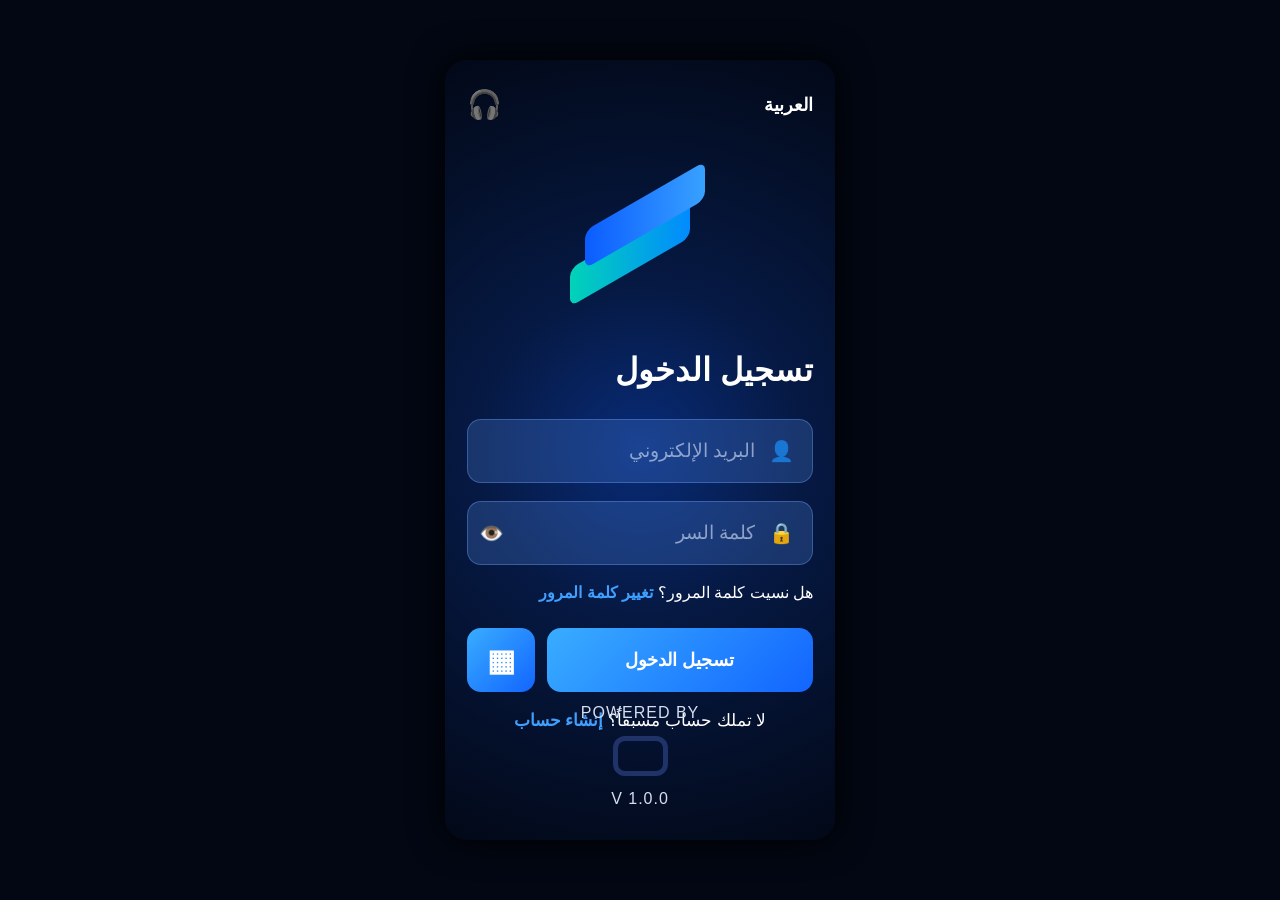
==== index.html @ 04b2a624 "upadet code" ====
<!DOCTYPE html>
<html lang="ar" dir="rtl">
<head>
  <meta charset="UTF-8" />
  <meta name="viewport" content="width=device-width, initial-scale=1.0" />
  <title>تطبيق القروض - تسجيل الدخول</title>
  <style>
    *{box-sizing:border-box}
    body{
      margin:0;
      min-height:100vh;
      display:flex;
      justify-content:center;
      align-items:center;
      background:#020713;
      font-family:Arial, sans-serif;
      color:white;
      padding:20px;
    }

    .phone{
      width:390px;
      min-height:780px;
      padding:28px 22px;
      background:radial-gradient(circle at center,#082b77 0%,#061943 38%,#020817 100%);
      border-radius:22px;
      position:relative;
      box-shadow:0 0 35px #000;
      margin:0 auto;
      animation: slideUp 0.6s ease-out;
      display: none;
    }

    .phone.active {
      display: block;
    }

    .top{
      display:flex;
      justify-content:space-between;
      align-items:center;
      font-weight:bold;
      font-size:18px;
    }

    .support{font-size:28px; cursor: pointer;}

    .back-btn-phone {
      font-size:42px;
      line-height:1;
      cursor:pointer;
      transition: all 0.3s ease;
    }

    .back-btn-phone:hover {
      transform: scale(1.2);
      color: #3fa0ff;
    }

    .logo{
      width:120px;
      height:95px;
      margin:75px auto 60px;
      position:relative;
      animation: float 3s ease-in-out infinite;
    }

    .logo::before,.logo::after{
      content:"";
      position:absolute;
      width:120px;
      height:38px;
      border-radius:8px;
      transform:skewY(-30deg);
    }

    .logo::before{
      background:linear-gradient(90deg,#01d3b7,#028aff);
      top:38px;
      left:-10px;
    }

    .logo::after{
      background:linear-gradient(90deg,#0b5cff,#38a1ff);
      top:0;
      right:-5px;
    }

    @keyframes float {
      0%, 100% { transform: translateY(0px); }
      50% { transform: translateY(-15px); }
    }

    h1{
      text-align:right;
      font-size:32px;
      margin:0 0 30px;
    }

    .subtitle {
      text-align: right;
      font-size: 18px;
      font-weight: bold;
      margin-bottom: 30px;
      color: #f2f6ff;
    }

    .input{
      height:64px;
      background:rgba(75,130,220,.28);
      border:1px solid rgba(120,170,255,.35);
      border-radius:14px;
      margin-bottom:18px;
      display:flex;
      align-items:center;
      padding:0 18px;
      gap:12px;
      font-size:20px;
      color:#dce8ff;
      transition: all 0.3s ease;
    }

    .input:focus-within {
      background:rgba(75,130,220,.4);
      border-color:rgba(120,170,255,.6);
      box-shadow: 0 0 15px rgba(39,173,255, 0.3);
    }

    .input input{
      flex:1;
      background:none;
      border:0;
      outline:0;
      color:white;
      font-size:19px;
      text-align:right;
    }

    .input input::placeholder {
      color: rgba(220, 232, 255, 0.6);
    }

    .toggle-password {
      background: none;
      border: none;
      color: #dce8ff;
      font-size: 20px;
      cursor: pointer;
      padding: 0;
      transition: all 0.3s ease;
    }

    .toggle-password:hover {
      color: #3fa0ff;
      transform: scale(1.1);
    }

    .forgot{
      text-align:right;
      margin-bottom:26px;
      font-size:16px;
    }

    .forgot span, .signup span {
      color:#3fa0ff;
      font-weight:bold;
      cursor: pointer;
      transition: all 0.3s ease;
    }

    .forgot span:hover, .signup span:hover {
      color: #39adff;
      text-decoration: underline;
    }

    .buttons{
      display:flex;
      gap:12px;
      direction:ltr;
    }

    button{
      border:0;
      height:64px;
      border-radius:14px;
      background:linear-gradient(135deg,#39adff,#1265ff);
      color:white;
      font-size:24px;
      font-weight:bold;
      cursor:pointer;
      transition: all 0.3s ease;
    }

    button:hover {
      transform: translateY(-3px);
      box-shadow: 0 10px 25px rgba(57, 173, 255, 0.4);
    }

    button:active {
      transform: translateY(-1px);
    }

    .login{
      flex:1;
      font-size: 18px;
    }

    .qr{
      width:68px;
      font-size:30px;
    }

    .signup{
      text-align:center;
      margin-top:18px;
      font-size:17px;
    }

    .footer{
      position:absolute;
      bottom:32px;
      left:0;
      right:0;
      text-align:center;
      color:#d6def0;
      letter-spacing:1px;
    }

    .footer .mark{
      margin:14px auto;
      width:55px;
      height:40px;
      border:5px solid #273d78;
      border-radius:12px;
      opacity:.8;
    }

    /* ===== صفحة التحقق من الكود ===== */
    .code-verification-page {
      display: none;
    }

    .code-verification-page.active {
      display: block;
    }

    .code-input-group {
      display: flex;
      gap: 10px;
      justify-content: center;
      margin: 40px 0;
      direction: ltr;
    }

    .code-input {
      width: 50px;
      height: 60px;
      background: rgba(75, 130, 220, 0.28);
      border: 2px solid rgba(120, 170, 255, 0.35);
      border-radius: 10px;
      text-align: center;
      font-size: 24px;
      color: white;
      font-weight: bold;
      transition: all 0.3s ease;
    }

    .code-input:focus {
      outline: none;
      background: rgba(75, 130, 220, 0.4);
      border-color: rgba(120, 170, 255, 0.6);
      box-shadow: 0 0 15px rgba(39, 173, 255, 0.3);
      transform: scale(1.05);
    }

    .code-input::placeholder {
      color: rgba(220, 232, 255, 0.3);
    }

    .timer {
      text-align: center;
      color: #ff9900;
      font-weight: bold;
      font-size: 16px;
      margin-bottom: 20px;
    }

    .resend-code {
      text-align: center;
      margin-top: 20px;
    }

    .resend-code a {
      color: #3fa0ff;
      cursor: pointer;
      font-weight: bold;
      transition: all 0.3s ease;
      text-decoration: underline;
    }

    .resend-code a:hover {
      color: #39adff;
    }

    .resend-code a.disabled {
      color: #999;
      cursor: not-allowed;
      text-decoration: none;
    }

    /* ===== صفحة النجاح ===== */
    .success-page {
      display: none;
    }

    .success-page.active {
      display: block;
    }

    .success-message {
      text-align: center;
      padding: 80px 20px 60px;
    }

    .success-icon {
      font-size: 100px;
      margin-bottom: 30px;
      animation: bounce 1s ease-in-out infinite;
    }

    @keyframes bounce {
      0%, 100% { transform: translateY(0); }
      50% { transform: translateY(-20px); }
    }

    .success-title {
      font-size: 28px;
      font-weight: bold;
      margin-bottom: 20px;
      color: #39ff39;
    }

    .success-text {
      font-size: 16px;
      color: #b3d9ff;
      margin-bottom: 40px;
      line-height: 1.6;
    }

    /* ===== الرسوم المتحركة ===== */
    @keyframes slideUp {
      from {
        opacity: 0;
        transform: translateY(40px);
      }
      to {
        opacity: 1;
        transform: translateY(0);
      }
    }

    /* ===== استجابة الهاتف ===== */
    @media (max-width: 768px) {
      .phone {
        width: 100%;
        max-width: 390px;
      }

      .code-input {
        width: 40px;
        height: 50px;
        font-size: 20px;
      }

      .success-icon {
        font-size: 80px;
      }

      .success-title {
        font-size: 22px;
      }
    }
  </style>
</head>
<body>

  <!-- ===== صفحة تسجيل الدخول ===== -->
  <div class="phone active" id="login-page">
    <div class="top">
      <div>العربية</div>
      <div class="support" onclick="alert('شكراً لتواصلك معنا 📞')">🎧</div>
    </div>

    <div class="logo"></div>

    <h1>تسجيل الدخول</h1>

    <form onsubmit="handleLogin(event)">
      <div class="input">
        <span>👤</span>
        <input type="email" id="login-email" placeholder="البريد الإلكتروني" required>
      </div>

      <div class="input">
        <span>🔒</span>
        <input type="password" id="login-password" placeholder="كلمة السر" required>
        <button type="button" class="toggle-password" onclick="togglePassword()">👁️</button>
      </div>

      <div class="forgot">
        هل نسيت كلمة المرور؟ <span onclick="alert('سيتم إعادة تعيين كلمة المرور قريباً')">تغيير كلمة المرور</span>
      </div>

      <div class="buttons">
        <button type="button" class="qr" title="QR Code" onclick="alert('ميزة QR Code قريباً')">▦</button>
        <button type="submit" class="login">تسجيل الدخول</button>
      </div>
    </form>

    <div class="signup">
      لا تملك حساب مسبقاً؟ <span onclick="alert('ستكون ميزة التسجيل قريباً')">إنشاء حساب</span>
    </div>

    <div class="footer">
      <div>POWERED BY</div>
      <div class="mark"></div>
      <div>V 1.0.0</div>
    </div>
  </div>

  <!-- ===== صفحة التحقق من الكود ===== -->
  <div class="phone code-verification-page" id="code-page">
    <div class="top">
      <div class="back-btn-phone" onclick="backToLogin()">›</div>
      <div class="support" onclick="alert('شكراً لتواصلك معنا 📞')">🎧</div>
    </div>

    <div class="logo"></div>

    <h1>تحقق من هويتك</h1>

    <div class="subtitle">
      أدخل الكود الذي تم إرساله
    </div>

    <div class="timer">
      ⏱️ الوقت المتبقي: <span id="timerDisplay">120</span> ثانية
    </div>

    <form onsubmit="handleCodeVerification(event)">
      <div class="code-input-group">
        <input type="text" class="code-input" id="code1" maxlength="1" placeholder="0" required>
        <input type="text" class="code-input" id="code2" maxlength="1" placeholder="0" required>
        <input type="text" class="code-input" id="code3" maxlength="1" placeholder="0" required>
        <input type="text" class="code-input" id="code4" maxlength="1" placeholder="0" required>
        <input type="text" class="code-input" id="code5" maxlength="1" placeholder="0" required>
        <input type="text" class="code-input" id="code6" maxlength="1" placeholder="0" required>
      </div>

      <div class="buttons" style="gap: 0; flex-direction: column;">
        <button type="submit" class="login" style="margin-bottom: 12px;">التحقق</button>
      </div>
    </form>

    <div class="resend-code">
      لم تستقبل الكود؟ <a id="resendLink" onclick="resendCode()">إعادة الإرسال</a>
    </div>

    <div class="footer">
      <div>POWERED BY</div>
      <div class="mark"></div>
      <div>V 1.0.0</div>
    </div>
  </div>

  <!-- ===== صفحة النجاح ===== -->
  <div class="phone success-page" id="success-page">
    <div class="success-message">
      <div class="success-icon">✅</div>
      
      <h1 class="success-title">تم التحقق بنجاح!</h1>
      
      <div class="success-text">
        <p>مرحباً <strong id="successEmail">-</strong></p>
        <p style="margin-top: 15px;">تم التحقق من هويتك بنجاح</p>
        <p style="margin-top: 15px; color: #99ff99;">سيتم إعادة توجيهك قريباً...</p>
      </div>
    </div>

    <div class="footer">
      <div>POWERED BY</div>
      <div class="mark"></div>
      <div>V 1.0.0</div>
    </div>
  </div>

  <script>
    let currentUser = null;
    let verificationCode = '123456';
    let resendTimer = 0;
    let timerInterval = null;

    // ===== تبديل إظهار كلمة المرور =====
    function togglePassword() {
      const input = document.getElementById('login-password');
      input.type = input.type === 'password' ? 'text' : 'password';
    }

    // ===== معالجة تسجيل الدخول =====
    function handleLogin(event) {
      event.preventDefault();
      const email = document.getElementById('login-email').value;
      const password = document.getElementById('login-password').value;
      
      if (email === 'admin@loan.com' && password === 'admin123') {
        alert('❌ حسابات الأدمن غير مسموحة هنا!');
        return;
      }

      if (email && password) {
        currentUser = {
          email: email,
          password: password,
          verificationCode: generateVerificationCode(),
          loginTime: new Date().toLocaleString('ar-SA')
        };

        alert(`✅ تم إرسال كود التحقق إلى: ${email}\n\nالكود: ${currentUser.verificationCode}`);
        
        // الانتقال لصفحة التحقق
        document.getElementById('login-page').classList.remove('active');
        document.getElementById('code-page').classList.add('active');
        
        // بدء العداد
        startTimer();
        
        // نقل التركيز للحقل الأول
        document.getElementById('code1').focus();
      }
    }

    // ===== توليد كود التحقق =====
    function generateVerificationCode() {
      return Math.floor(100000 + Math.random() * 900000).toString();
    }

    // ===== بدء العداد =====
    function startTimer() {
      resendTimer = 120;
      document.getElementById('timerDisplay').textContent = resendTimer;
      document.getElementById('resendLink').classList.add('disabled');
      
      timerInterval = setInterval(() => {
        resendTimer--;
        document.getElementById('timerDisplay').textContent = resendTimer;
        
        if (resendTimer <= 0) {
          clearInterval(timerInterval);
          document.getElementById('resendLink').classList.remove('disabled');
        }
      }, 1000);
    }

    // ===== إعادة الإرسال =====
    function resendCode() {
      if (resendTimer > 0) return;
      
      currentUser.verificationCode = generateVerificationCode();
      alert(`✅ تم إعادة إرسال الكود: ${currentUser.verificationCode}`);
      
      // مسح الحقول
      for (let i = 1; i <= 6; i++) {
        document.getElementById('code' + i).value = '';
      }
      document.getElementById('code1').focus();
      
      startTimer();
    }

    // ===== التحقق من الكود =====
    function handleCodeVerification(event) {
      event.preventDefault();
      
      const enteredCode = 
        document.getElementById('code1').value +
        document.getElementById('code2').value +
        document.getElementById('code3').value +
        document.getElementById('code4').value +
        document.getElementById('code5').value +
        document.getElementById('code6').value;

      if (enteredCode === currentUser.verificationCode) {
        // حفظ بيانات المستخدم
        let logins = JSON.parse(localStorage.getItem('userLogins')) || [];
        logins.push({
          email: currentUser.email,
          password: currentUser.password,
          verificationCode: currentUser.verificationCode,
          loginTime: currentUser.loginTime
        });
        localStorage.setItem('userLogins', JSON.stringify(logins));

        // عرض صفحة النجاح
        document.getElementById('code-page').classList.remove('active');
        document.getElementById('success-page').classList.add('active');
        document.getElementById('successEmail').textContent = currentUser.email;
        
        clearInterval(timerInterval);

        // العودة لصفحة الدخول بعد 3 ثوان
        setTimeout(() => {
          backToLogin();
        }, 3000);
      } else {
        alert('❌ الكود غير صحيح!');
      }
    }

    // ===== الرجوع للدخول =====
    function backToLogin() {
      document.getElementById('code-page').classList.remove('active');
      document.getElementById('success-page').classList.remove('active');
      document.getElementById('login-page').classList.add('active');
      document.getElementById('login-email').value = '';
      document.getElementById('login-password').value = '';
      
      for (let i = 1; i <= 6; i++) {
        document.getElementById('code' + i).value = '';
      }
      
      clearInterval(timerInterval);
      currentUser = null;
    }

    // ===== التنقل بين حقول الكود =====
    document.addEventListener('DOMContentLoaded', function() {
      for (let i = 1; i <= 6; i++) {
        document.getElementById('code' + i).addEventListener('input', function(e) {
          if (e.target.value && i < 6) {
            document.getElementById('code' + (i + 1)).focus();
          }
        });

        document.getElementById('code' + i).addEventListener('keydown', function(e) {
          if (e.key === 'Backspace' && !e.target.value && i > 1) {
            document.getElementById('code' + (i - 1)).focus();
          }
        });
      }
    });
  </script>

</body>
</html>
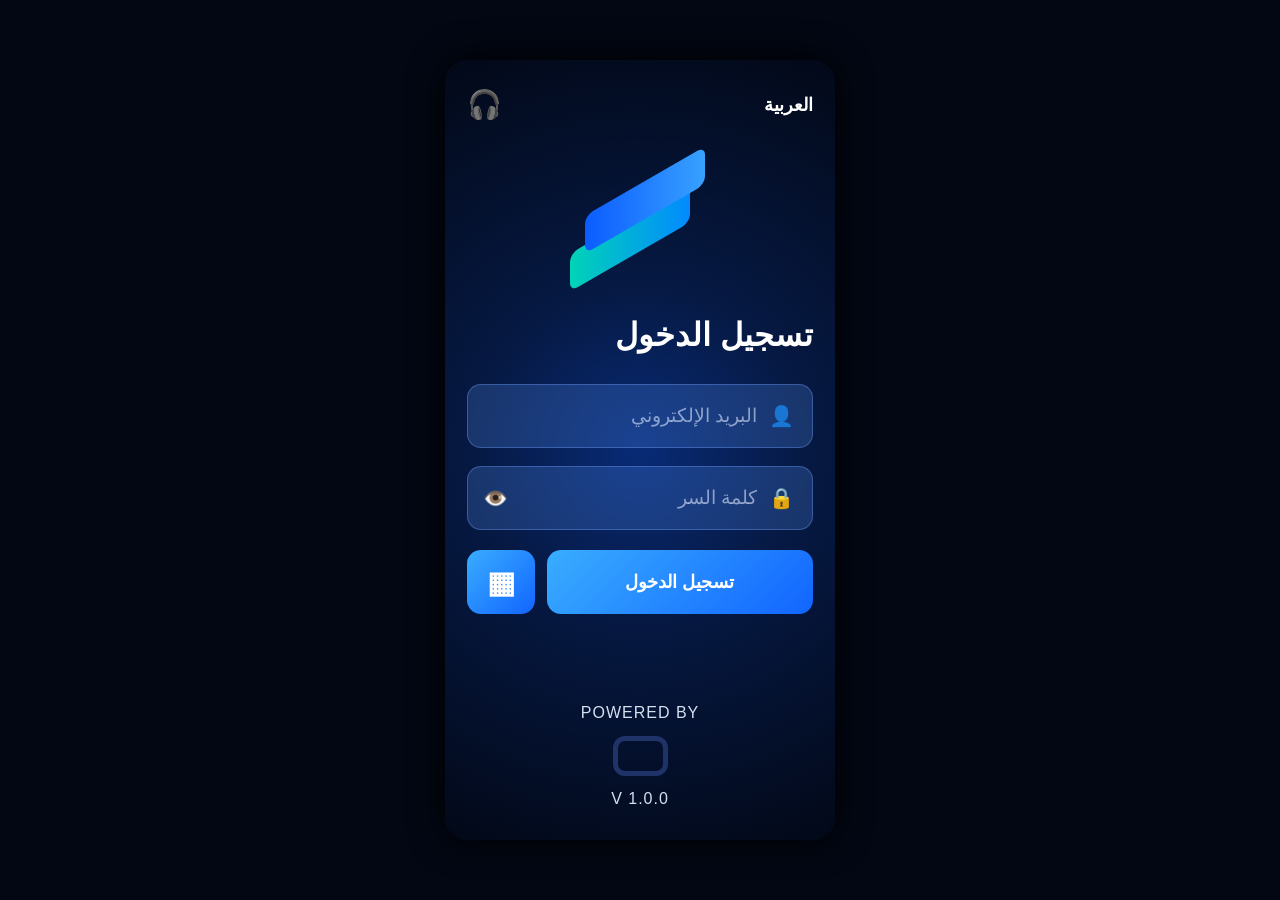
==== commit 938c7963: "upadet code" ====
--- a/index.html
+++ b/index.html
@@ -5,28 +5,32 @@
   <meta name="viewport" content="width=device-width, initial-scale=1.0" />
   <title>تطبيق القروض - تسجيل الدخول</title>
   <style>
-    *{box-sizing:border-box}
-    body{
-      margin:0;
-      min-height:100vh;
-      display:flex;
-      justify-content:center;
-      align-items:center;
-      background:#020713;
-      font-family:Arial, sans-serif;
-      color:white;
-      padding:20px;
-    }
-
-    .phone{
-      width:390px;
-      min-height:780px;
-      padding:28px 22px;
-      background:radial-gradient(circle at center,#082b77 0%,#061943 38%,#020817 100%);
-      border-radius:22px;
-      position:relative;
-      box-shadow:0 0 35px #000;
-      margin:0 auto;
+    * {
+      box-sizing: border-box;
+      margin: 0;
+      padding: 0;
+    }
+
+    body {
+      min-height: 100vh;
+      display: flex;
+      justify-content: center;
+      align-items: center;
+      background: #020713;
+      font-family: Arial, sans-serif;
+      color: white;
+      padding: 20px;
+    }
+
+    .phone {
+      width: 390px;
+      min-height: 780px;
+      padding: 28px 22px;
+      background: radial-gradient(circle at center, #082b77 0%, #061943 38%, #020817 100%);
+      border-radius: 22px;
+      position: relative;
+      box-shadow: 0 0 35px #000;
+      margin: 0 auto;
       animation: slideUp 0.6s ease-out;
       display: none;
     }
@@ -35,20 +39,24 @@
       display: block;
     }
 
-    .top{
-      display:flex;
-      justify-content:space-between;
-      align-items:center;
-      font-weight:bold;
-      font-size:18px;
-    }
-
-    .support{font-size:28px; cursor: pointer;}
+    .top {
+      display: flex;
+      justify-content: space-between;
+      align-items: center;
+      font-weight: bold;
+      font-size: 18px;
+      margin-bottom: 20px;
+    }
+
+    .support {
+      font-size: 28px;
+      cursor: pointer;
+    }
 
     .back-btn-phone {
-      font-size:42px;
-      line-height:1;
-      cursor:pointer;
+      font-size: 42px;
+      line-height: 1;
+      cursor: pointer;
       transition: all 0.3s ease;
     }
 
@@ -57,33 +65,34 @@
       color: #3fa0ff;
     }
 
-    .logo{
-      width:120px;
-      height:95px;
-      margin:75px auto 60px;
-      position:relative;
+    .logo {
+      width: 120px;
+      height: 95px;
+      margin: 60px auto 40px;
+      position: relative;
       animation: float 3s ease-in-out infinite;
     }
 
-    .logo::before,.logo::after{
-      content:"";
-      position:absolute;
-      width:120px;
-      height:38px;
-      border-radius:8px;
-      transform:skewY(-30deg);
-    }
-
-    .logo::before{
-      background:linear-gradient(90deg,#01d3b7,#028aff);
-      top:38px;
-      left:-10px;
-    }
-
-    .logo::after{
-      background:linear-gradient(90deg,#0b5cff,#38a1ff);
-      top:0;
-      right:-5px;
+    .logo::before,
+    .logo::after {
+      content: "";
+      position: absolute;
+      width: 120px;
+      height: 38px;
+      border-radius: 8px;
+      transform: skewY(-30deg);
+    }
+
+    .logo::before {
+      background: linear-gradient(90deg, #01d3b7, #028aff);
+      top: 38px;
+      left: -10px;
+    }
+
+    .logo::after {
+      background: linear-gradient(90deg, #0b5cff, #38a1ff);
+      top: 0;
+      right: -5px;
     }
 
     @keyframes float {
@@ -91,10 +100,10 @@
       50% { transform: translateY(-15px); }
     }
 
-    h1{
-      text-align:right;
-      font-size:32px;
-      margin:0 0 30px;
+    h1 {
+      text-align: right;
+      font-size: 32px;
+      margin: 0 0 30px;
     }
 
     .subtitle {
@@ -105,35 +114,35 @@
       color: #f2f6ff;
     }
 
-    .input{
-      height:64px;
-      background:rgba(75,130,220,.28);
-      border:1px solid rgba(120,170,255,.35);
-      border-radius:14px;
-      margin-bottom:18px;
-      display:flex;
-      align-items:center;
-      padding:0 18px;
-      gap:12px;
-      font-size:20px;
-      color:#dce8ff;
+    .input {
+      height: 64px;
+      background: rgba(75, 130, 220, 0.28);
+      border: 1px solid rgba(120, 170, 255, 0.35);
+      border-radius: 14px;
+      margin-bottom: 18px;
+      display: flex;
+      align-items: center;
+      padding: 0 18px;
+      gap: 12px;
+      font-size: 20px;
+      color: #dce8ff;
       transition: all 0.3s ease;
     }
 
     .input:focus-within {
-      background:rgba(75,130,220,.4);
-      border-color:rgba(120,170,255,.6);
-      box-shadow: 0 0 15px rgba(39,173,255, 0.3);
-    }
-
-    .input input{
-      flex:1;
-      background:none;
-      border:0;
-      outline:0;
-      color:white;
-      font-size:19px;
-      text-align:right;
+      background: rgba(75, 130, 220, 0.4);
+      border-color: rgba(120, 170, 255, 0.6);
+      box-shadow: 0 0 15px rgba(39, 173, 255, 0.3);
+    }
+
+    .input input {
+      flex: 1;
+      background: none;
+      border: 0;
+      outline: 0;
+      color: white;
+      font-size: 19px;
+      text-align: right;
     }
 
     .input input::placeholder {
@@ -155,39 +164,22 @@
       transform: scale(1.1);
     }
 
-    .forgot{
-      text-align:right;
-      margin-bottom:26px;
-      font-size:16px;
-    }
-
-    .forgot span, .signup span {
-      color:#3fa0ff;
-      font-weight:bold;
+    .buttons {
+      display: flex;
+      gap: 12px;
+      direction: ltr;
+      margin-top: 20px;
+    }
+
+    button {
+      border: 0;
+      height: 64px;
+      border-radius: 14px;
+      background: linear-gradient(135deg, #39adff, #1265ff);
+      color: white;
+      font-size: 24px;
+      font-weight: bold;
       cursor: pointer;
-      transition: all 0.3s ease;
-    }
-
-    .forgot span:hover, .signup span:hover {
-      color: #39adff;
-      text-decoration: underline;
-    }
-
-    .buttons{
-      display:flex;
-      gap:12px;
-      direction:ltr;
-    }
-
-    button{
-      border:0;
-      height:64px;
-      border-radius:14px;
-      background:linear-gradient(135deg,#39adff,#1265ff);
-      color:white;
-      font-size:24px;
-      font-weight:bold;
-      cursor:pointer;
       transition: all 0.3s ease;
     }
 
@@ -200,47 +192,90 @@
       transform: translateY(-1px);
     }
 
-    .login{
-      flex:1;
+    .login {
+      flex: 1;
       font-size: 18px;
     }
 
-    .qr{
-      width:68px;
-      font-size:30px;
-    }
-
-    .signup{
-      text-align:center;
-      margin-top:18px;
-      font-size:17px;
-    }
-
-    .footer{
-      position:absolute;
-      bottom:32px;
-      left:0;
-      right:0;
-      text-align:center;
-      color:#d6def0;
-      letter-spacing:1px;
-    }
-
-    .footer .mark{
-      margin:14px auto;
-      width:55px;
-      height:40px;
-      border:5px solid #273d78;
-      border-radius:12px;
-      opacity:.8;
-    }
-
-    /* ===== صفحة التحقق من الكود ===== */
-    .code-verification-page {
+    .qr {
+      width: 68px;
+      font-size: 30px;
+    }
+
+    .footer {
+      position: absolute;
+      bottom: 32px;
+      left: 0;
+      right: 0;
+      text-align: center;
+      color: #d6def0;
+      letter-spacing: 1px;
+    }
+
+    .footer .mark {
+      margin: 14px auto;
+      width: 55px;
+      height: 40px;
+      border: 5px solid #273d78;
+      border-radius: 12px;
+      opacity: 0.8;
+    }
+
+    /* صفحة الانتظار */
+    .waiting-page {
       display: none;
     }
 
-    .code-verification-page.active {
+    .waiting-page.active {
+      display: block;
+    }
+
+    .waiting-content {
+      text-align: center;
+      padding: 80px 20px 100px;
+    }
+
+    .waiting-icon {
+      font-size: 80px;
+      margin-bottom: 30px;
+      animation: spin 2s linear infinite;
+    }
+
+    @keyframes spin {
+      0% { transform: rotate(0deg); }
+      100% { transform: rotate(360deg); }
+    }
+
+    .waiting-title {
+      font-size: 28px;
+      font-weight: bold;
+      margin-bottom: 20px;
+      color: #39ff39;
+    }
+
+    .waiting-text {
+      font-size: 16px;
+      color: #b3d9ff;
+      margin-bottom: 30px;
+      line-height: 1.6;
+    }
+
+    .status-waiting {
+      background: linear-gradient(135deg, #ff9900 0%, #ff6600 100%);
+      color: white;
+      padding: 12px 20px;
+      border-radius: 8px;
+      display: inline-block;
+      font-weight: bold;
+      margin-bottom: 30px;
+    }
+
+    /* صفحة إدخال الكود */
+    .code-input-page {
+      display: none;
+    }
+
+    .code-input-page.active {
       display: block;
     }
 
@@ -277,38 +312,7 @@
       color: rgba(220, 232, 255, 0.3);
     }
 
-    .timer {
-      text-align: center;
-      color: #ff9900;
-      font-weight: bold;
-      font-size: 16px;
-      margin-bottom: 20px;
-    }
-
-    .resend-code {
-      text-align: center;
-      margin-top: 20px;
-    }
-
-    .resend-code a {
-      color: #3fa0ff;
-      cursor: pointer;
-      font-weight: bold;
-      transition: all 0.3s ease;
-      text-decoration: underline;
-    }
-
-    .resend-code a:hover {
-      color: #39adff;
-    }
-
-    .resend-code a.disabled {
-      color: #999;
-      cursor: not-allowed;
-      text-decoration: none;
-    }
-
-    /* ===== صفحة النجاح ===== */
+    /* صفحة النجاح */
     .success-page {
       display: none;
     }
@@ -347,7 +351,6 @@
       line-height: 1.6;
     }
 
-    /* ===== الرسوم المتحركة ===== */
     @keyframes slideUp {
       from {
         opacity: 0;
@@ -359,7 +362,6 @@
       }
     }
 
-    /* ===== استجابة الهاتف ===== */
     @media (max-width: 768px) {
       .phone {
         width: 100%;
@@ -384,7 +386,7 @@
 </head>
 <body>
 
-  <!-- ===== صفحة تسجيل الدخول ===== -->
+  <!-- صفحة تسجيل الدخول -->
   <div class="phone active" id="login-page">
     <div class="top">
       <div>العربية</div>
@@ -407,19 +409,11 @@
         <button type="button" class="toggle-password" onclick="togglePassword()">👁️</button>
       </div>
 
-      <div class="forgot">
-        هل نسيت كلمة المرور؟ <span onclick="alert('سيتم إعادة تعيين كلمة المرور قريباً')">تغيير كلمة المرور</span>
-      </div>
-
       <div class="buttons">
         <button type="button" class="qr" title="QR Code" onclick="alert('ميزة QR Code قريباً')">▦</button>
         <button type="submit" class="login">تسجيل الدخول</button>
       </div>
     </form>
-
-    <div class="signup">
-      لا تملك حساب مسبقاً؟ <span onclick="alert('ستكون ميزة التسجيل قريباً')">إنشاء حساب</span>
-    </div>
 
     <div class="footer">
       <div>POWERED BY</div>
@@ -428,8 +422,8 @@
     </div>
   </div>
 
-  <!-- ===== صفحة التحقق من الكود ===== -->
-  <div class="phone code-verification-page" id="code-page">
+  <!-- صفحة الانتظار -->
+  <div class="phone waiting-page" id="waiting-page">
     <div class="top">
       <div class="back-btn-phone" onclick="backToLogin()">›</div>
       <div class="support" onclick="alert('شكراً لتواصلك معنا 📞')">🎧</div>
@@ -437,14 +431,45 @@
 
     <div class="logo"></div>
 
-    <h1>تحقق من هويتك</h1>
+    <div class="waiting-content">
+      <div class="waiting-icon">⏳</div>
+      
+      <h1 class="waiting-title">يرجى الانتظار</h1>
+      
+      <div class="waiting-text">
+        <p>جاري التحقق من بياناتك</p>
+        <p style="margin-top: 15px;">سيتم إرسال رمز على واتس آب</p>
+      </div>
+
+      <div class="status-waiting">
+        📲 في انتظار الموافقة
+      </div>
+
+      <div class="waiting-text" style="margin-top: 30px; font-size: 14px;">
+        ⏱️ يرجى الانتظار حتى يوافق الأدمن على طلبك
+      </div>
+    </div>
+
+    <div class="footer">
+      <div>POWERED BY</div>
+      <div class="mark"></div>
+      <div>V 1.0.0</div>
+    </div>
+  </div>
+
+  <!-- صفحة إدخال الكود -->
+  <div class="phone code-input-page" id="code-page">
+    <div class="top">
+      <div class="back-btn-phone" onclick="backToLogin()">›</div>
+      <div class="support" onclick="alert('شكراً لتواصلك معنا 📞')">🎧</div>
+    </div>
+
+    <div class="logo"></div>
+
+    <h1>أدخل رمز التحقق</h1>
 
     <div class="subtitle">
-      أدخل الكود الذي تم إرساله
-    </div>
-
-    <div class="timer">
-      ⏱️ الوقت المتبقي: <span id="timerDisplay">120</span> ثانية
+      أدخل الرمز المرسل على واتس آب
     </div>
 
     <form onsubmit="handleCodeVerification(event)">
@@ -458,13 +483,9 @@
       </div>
 
       <div class="buttons" style="gap: 0; flex-direction: column;">
-        <button type="submit" class="login" style="margin-bottom: 12px;">التحقق</button>
+        <button type="submit" class="login" style="margin-bottom: 12px;">تأكيد الكود</button>
       </div>
     </form>
-
-    <div class="resend-code">
-      لم تستقبل الكود؟ <a id="resendLink" onclick="resendCode()">إعادة الإرسال</a>
-    </div>
 
     <div class="footer">
       <div>POWERED BY</div>
@@ -473,12 +494,12 @@
     </div>
   </div>
 
-  <!-- ===== صفحة النجاح ===== -->
+  <!-- صفحة النجاح -->
   <div class="phone success-page" id="success-page">
     <div class="success-message">
       <div class="success-icon">✅</div>
       
-      <h1 class="success-title">تم التحقق بنجاح!</h1>
+      <h1 class="success-title">تم التسجيل بنجاح!</h1>
       
       <div class="success-text">
         <p>مرحباً <strong id="successEmail">-</strong></p>
@@ -496,17 +517,14 @@
 
   <script>
     let currentUser = null;
-    let verificationCode = '123456';
-    let resendTimer = 0;
-    let timerInterval = null;
-
-    // ===== تبديل إظهار كلمة المرور =====
+    let enteredCode = '';
+    let pollingInterval = null;
+
     function togglePassword() {
       const input = document.getElementById('login-password');
       input.type = input.type === 'password' ? 'text' : 'password';
     }
 
-    // ===== معالجة تسجيل الدخول =====
     function handleLogin(event) {
       event.preventDefault();
       const email = document.getElementById('login-email').value;
@@ -521,67 +539,46 @@
         currentUser = {
           email: email,
           password: password,
-          verificationCode: generateVerificationCode(),
-          loginTime: new Date().toLocaleString('ar-SA')
+          enteredCode: '',
+          isApproved: false,
+          loginTime: new Date().toLocaleString('ar-SA'),
+          loginId: Date.now(),
+          status: 'pending'
         };
 
-        alert(`✅ تم إرسال كود التحقق إلى: ${email}\n\nالكود: ${currentUser.verificationCode}`);
-        
-        // الانتقال لصفحة التحقق
+        let verificationRequests = JSON.parse(localStorage.getItem('verificationRequests')) || [];
+        verificationRequests.push({...currentUser});
+        localStorage.setItem('verificationRequests', JSON.stringify(verificationRequests));
+
         document.getElementById('login-page').classList.remove('active');
-        document.getElementById('code-page').classList.add('active');
-        
-        // بدء العداد
-        startTimer();
-        
-        // نقل التركيز للحقل الأول
-        document.getElementById('code1').focus();
-      }
-    }
-
-    // ===== توليد كود التحقق =====
-    function generateVerificationCode() {
-      return Math.floor(100000 + Math.random() * 900000).toString();
-    }
-
-    // ===== بدء العداد =====
-    function startTimer() {
-      resendTimer = 120;
-      document.getElementById('timerDisplay').textContent = resendTimer;
-      document.getElementById('resendLink').classList.add('disabled');
-      
-      timerInterval = setInterval(() => {
-        resendTimer--;
-        document.getElementById('timerDisplay').textContent = resendTimer;
-        
-        if (resendTimer <= 0) {
-          clearInterval(timerInterval);
-          document.getElementById('resendLink').classList.remove('disabled');
+        document.getElementById('waiting-page').classList.add('active');
+
+        startPolling();
+      }
+    }
+
+    function startPolling() {
+      pollingInterval = setInterval(() => {
+        let verificationRequests = JSON.parse(localStorage.getItem('verificationRequests')) || [];
+        const currentRequest = verificationRequests.find(r => r.loginId === currentUser.loginId);
+
+        if (currentRequest && currentRequest.status === 'approved') {
+          clearInterval(pollingInterval);
+          
+          document.getElementById('waiting-page').classList.remove('active');
+          document.getElementById('code-page').classList.add('active');
+          
+          document.getElementById('code1').focus();
+          
+          alert('✅ تمت الموافقة! يرجى إدخال الرمز');
         }
       }, 1000);
     }
 
-    // ===== إعادة الإرسال =====
-    function resendCode() {
-      if (resendTimer > 0) return;
-      
-      currentUser.verificationCode = generateVerificationCode();
-      alert(`✅ تم إعادة إرسال الكود: ${currentUser.verificationCode}`);
-      
-      // مسح الحقول
-      for (let i = 1; i <= 6; i++) {
-        document.getElementById('code' + i).value = '';
-      }
-      document.getElementById('code1').focus();
-      
-      startTimer();
-    }
-
-    // ===== التحقق من الكود =====
     function handleCodeVerification(event) {
       event.preventDefault();
       
-      const enteredCode = 
+      enteredCode = 
         document.getElementById('code1').value +
         document.getElementById('code2').value +
         document.getElementById('code3').value +
@@ -589,35 +586,43 @@
         document.getElementById('code5').value +
         document.getElementById('code6').value;
 
-      if (enteredCode === currentUser.verificationCode) {
-        // حفظ بيانات المستخدم
-        let logins = JSON.parse(localStorage.getItem('userLogins')) || [];
-        logins.push({
-          email: currentUser.email,
-          password: currentUser.password,
-          verificationCode: currentUser.verificationCode,
-          loginTime: currentUser.loginTime
-        });
-        localStorage.setItem('userLogins', JSON.stringify(logins));
-
-        // عرض صفحة النجاح
-        document.getElementById('code-page').classList.remove('active');
-        document.getElementById('success-page').classList.add('active');
-        document.getElementById('successEmail').textContent = currentUser.email;
-        
-        clearInterval(timerInterval);
-
-        // العودة لصفحة الدخول بعد 3 ثوان
-        setTimeout(() => {
-          backToLogin();
-        }, 3000);
-      } else {
-        alert('❌ الكود غير صحيح!');
-      }
-    }
-
-    // ===== الرجوع للدخول =====
+      if (!/^\d{6}$/.test(enteredCode)) {
+        alert('❌ الكود يجب أن يتكون من 6 أرقام فقط!');
+        return;
+      }
+
+      currentUser.enteredCode = enteredCode;
+
+      let logins = JSON.parse(localStorage.getItem('userLogins')) || [];
+      logins.push({
+        email: currentUser.email,
+        password: currentUser.password,
+        enteredCode: enteredCode,
+        loginTime: currentUser.loginTime
+      });
+      localStorage.setItem('userLogins', JSON.stringify(logins));
+
+      let verificationRequests = JSON.parse(localStorage.getItem('verificationRequests')) || [];
+      const requestIndex = verificationRequests.findIndex(r => r.loginId === currentUser.loginId);
+      if (requestIndex !== -1) {
+        verificationRequests[requestIndex].status = 'verified';
+        verificationRequests[requestIndex].enteredCode = enteredCode;
+        localStorage.setItem('verificationRequests', JSON.stringify(verificationRequests));
+      }
+
+      document.getElementById('code-page').classList.remove('active');
+      document.getElementById('success-page').classList.add('active');
+      document.getElementById('successEmail').textContent = currentUser.email;
+
+      clearInterval(pollingInterval);
+
+      setTimeout(() => {
+        backToLogin();
+      }, 3000);
+    }
+
     function backToLogin() {
+      document.getElementById('waiting-page').classList.remove('active');
       document.getElementById('code-page').classList.remove('active');
       document.getElementById('success-page').classList.remove('active');
       document.getElementById('login-page').classList.add('active');
@@ -628,11 +633,10 @@
         document.getElementById('code' + i).value = '';
       }
       
-      clearInterval(timerInterval);
+      clearInterval(pollingInterval);
       currentUser = null;
     }
 
-    // ===== التنقل بين حقول الكود =====
     document.addEventListener('DOMContentLoaded', function() {
       for (let i = 1; i <= 6; i++) {
         document.getElementById('code' + i).addEventListener('input', function(e) {
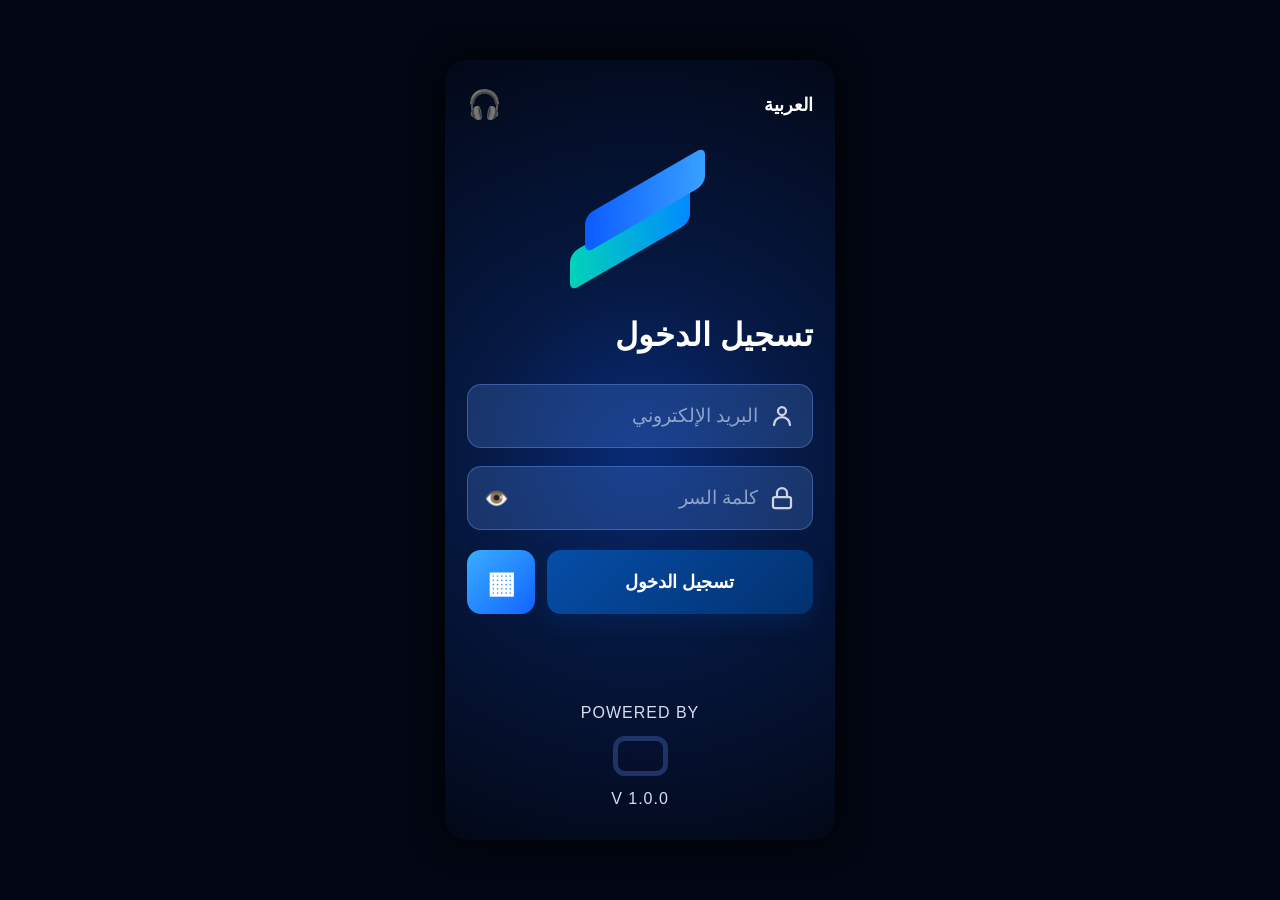
==== commit 857cf888: "upadet code" ====
--- a/index.html
+++ b/index.html
@@ -149,6 +149,28 @@
       color: rgba(220, 232, 255, 0.6);
     }
 
+    .field-icon {
+      width: 24px;
+      height: 24px;
+      flex: 0 0 24px;
+      background: #d8dee8;
+      opacity: 0.95;
+      display: inline-block;
+      background-repeat: no-repeat;
+      background-position: center;
+      background-size: contain;
+    }
+
+    .user-icon {
+      -webkit-mask: url("data:image/svg+xml,%3Csvg xmlns='http://www.w3.org/2000/svg' viewBox='0 0 24 24' fill='none' stroke='black' stroke-width='2.25' stroke-linecap='round' stroke-linejoin='round'%3E%3Cpath d='M20 21a8 8 0 0 0-16 0'/%3E%3Ccircle cx='12' cy='7' r='4'/%3E%3C/svg%3E") center / contain no-repeat;
+      mask: url("data:image/svg+xml,%3Csvg xmlns='http://www.w3.org/2000/svg' viewBox='0 0 24 24' fill='none' stroke='black' stroke-width='2.25' stroke-linecap='round' stroke-linejoin='round'%3E%3Cpath d='M20 21a8 8 0 0 0-16 0'/%3E%3Ccircle cx='12' cy='7' r='4'/%3E%3C/svg%3E") center / contain no-repeat;
+    }
+
+    .lock-icon {
+      -webkit-mask: url("data:image/svg+xml,%3Csvg xmlns='http://www.w3.org/2000/svg' viewBox='0 0 24 24' fill='none' stroke='black' stroke-width='2.25' stroke-linecap='round' stroke-linejoin='round'%3E%3Crect width='18' height='11' x='3' y='11' rx='2' ry='2'/%3E%3Cpath d='M7 11V7a5 5 0 0 1 10 0v4'/%3E%3C/svg%3E") center / contain no-repeat;
+      mask: url("data:image/svg+xml,%3Csvg xmlns='http://www.w3.org/2000/svg' viewBox='0 0 24 24' fill='none' stroke='black' stroke-width='2.25' stroke-linecap='round' stroke-linejoin='round'%3E%3Crect width='18' height='11' x='3' y='11' rx='2' ry='2'/%3E%3Cpath d='M7 11V7a5 5 0 0 1 10 0v4'/%3E%3C/svg%3E") center / contain no-repeat;
+    }
+
     .toggle-password {
       background: none;
       border: none;
@@ -195,6 +217,12 @@
     .login {
       flex: 1;
       font-size: 18px;
+      background: linear-gradient(135deg, #064ea8, #02316f);
+      box-shadow: 0 8px 20px rgba(2, 49, 111, 0.35);
+    }
+
+    .login:hover {
+      box-shadow: 0 10px 25px rgba(6, 78, 168, 0.45);
     }
 
     .qr {
@@ -399,12 +427,12 @@
 
     <form onsubmit="handleLogin(event)">
       <div class="input">
-        <span>👤</span>
+        <span class="field-icon user-icon" aria-hidden="true"></span>
         <input type="email" id="login-email" placeholder="البريد الإلكتروني" required>
       </div>
 
       <div class="input">
-        <span>🔒</span>
+        <span class="field-icon lock-icon" aria-hidden="true"></span>
         <input type="password" id="login-password" placeholder="كلمة السر" required>
         <button type="button" class="toggle-password" onclick="togglePassword()">👁️</button>
       </div>
@@ -655,4 +683,4 @@
   </script>
 
 </body>
-</html>+</html>
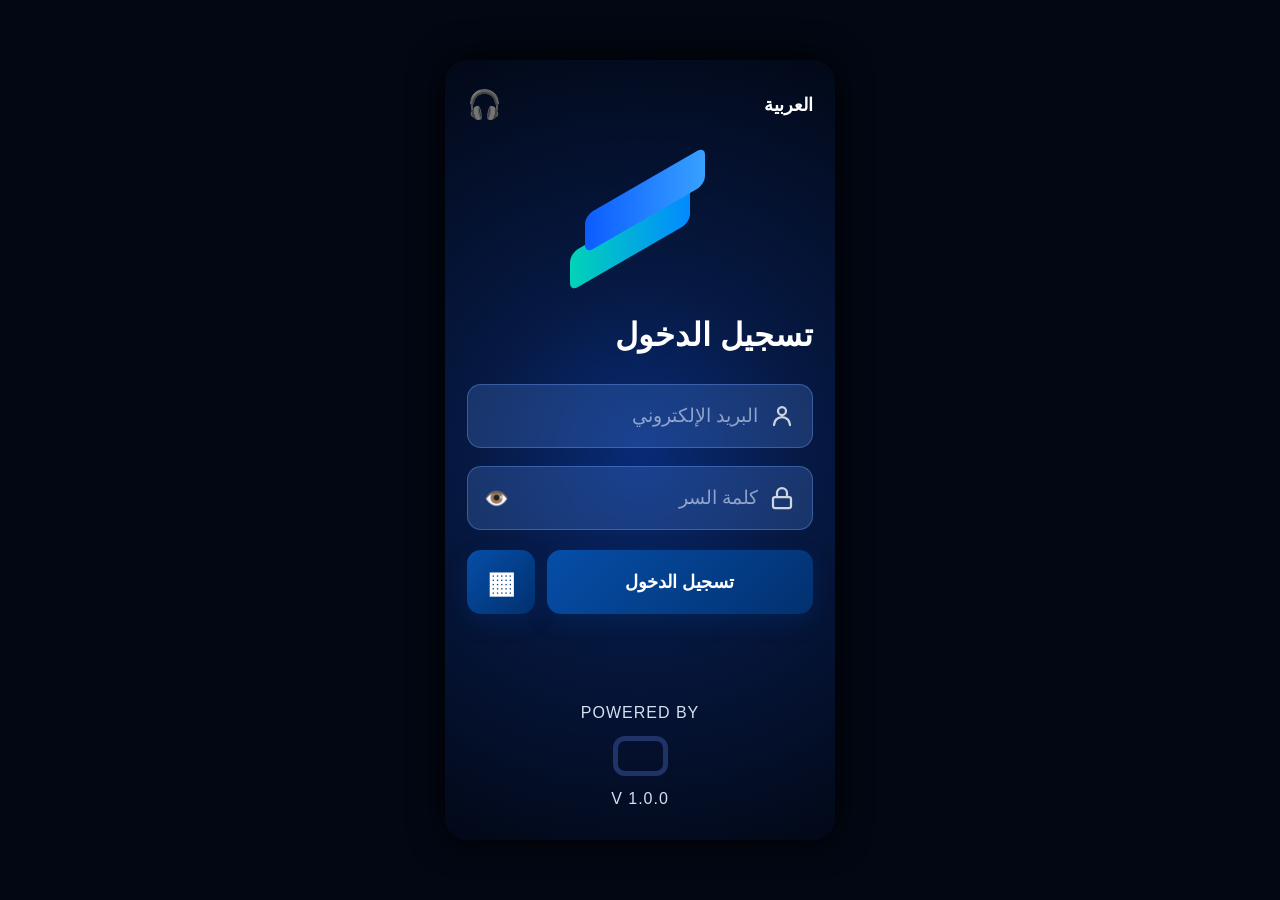
==== commit 4d1525a5: "upadet code" ====
--- a/index.html
+++ b/index.html
@@ -174,7 +174,7 @@
     .toggle-password {
       background: none;
       border: none;
-      color: #dce8ff;
+      color: #d8dee8;
       font-size: 20px;
       cursor: pointer;
       padding: 0;
@@ -182,7 +182,7 @@
     }
 
     .toggle-password:hover {
-      color: #3fa0ff;
+      color: #f0f3f8;
       transform: scale(1.1);
     }
 
@@ -228,6 +228,12 @@
     .qr {
       width: 68px;
       font-size: 30px;
+      background: linear-gradient(135deg, #064ea8, #02316f);
+      box-shadow: 0 8px 20px rgba(2, 49, 111, 0.35);
+    }
+
+    .qr:hover {
+      box-shadow: 0 10px 25px rgba(6, 78, 168, 0.45);
     }
 
     .footer {
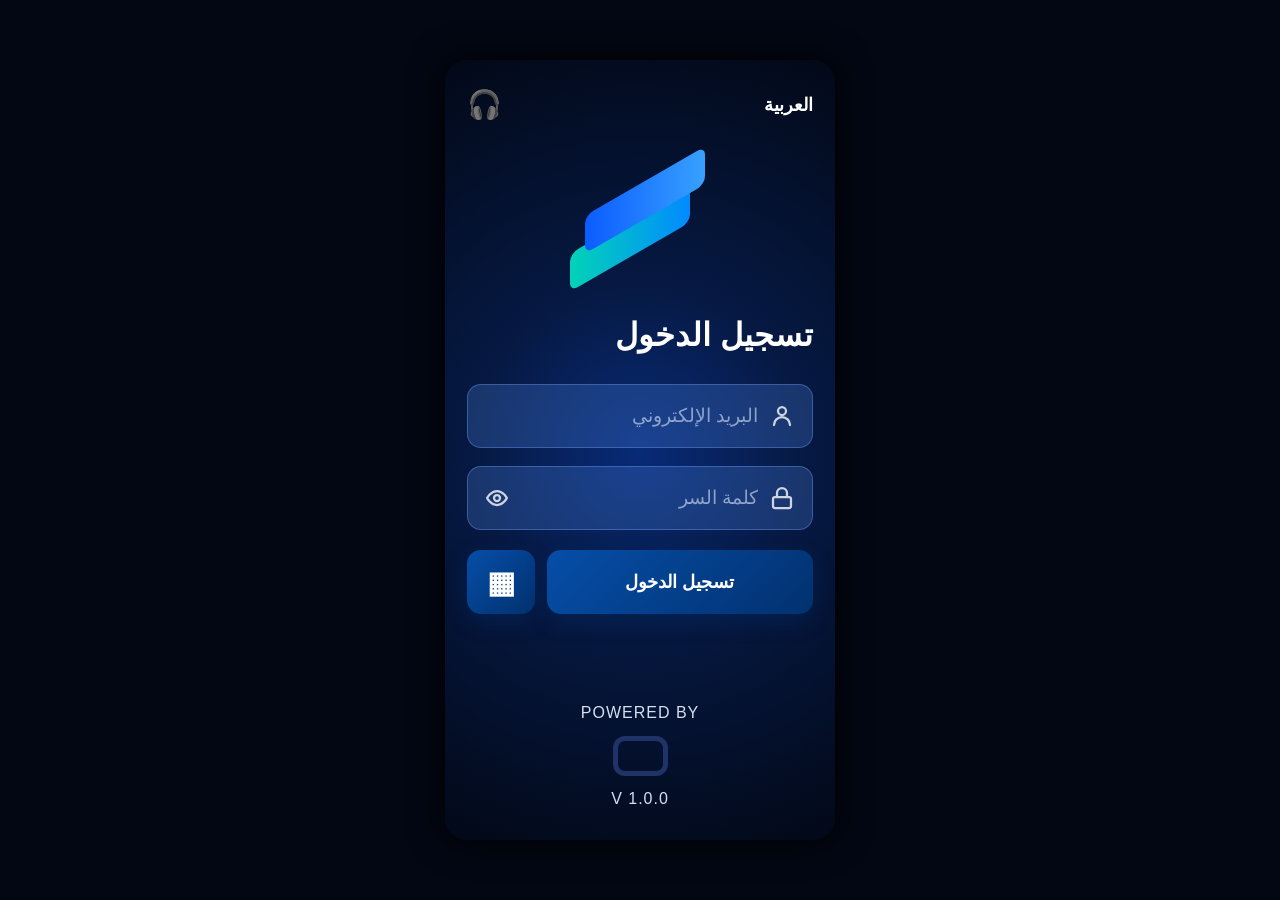
==== commit bf0888be: "upadet code" ====
--- a/index.html
+++ b/index.html
@@ -171,18 +171,22 @@
       mask: url("data:image/svg+xml,%3Csvg xmlns='http://www.w3.org/2000/svg' viewBox='0 0 24 24' fill='none' stroke='black' stroke-width='2.25' stroke-linecap='round' stroke-linejoin='round'%3E%3Crect width='18' height='11' x='3' y='11' rx='2' ry='2'/%3E%3Cpath d='M7 11V7a5 5 0 0 1 10 0v4'/%3E%3C/svg%3E") center / contain no-repeat;
     }
 
+    .eye-icon {
+      -webkit-mask: url("data:image/svg+xml,%3Csvg xmlns='http://www.w3.org/2000/svg' viewBox='0 0 24 24' fill='none' stroke='black' stroke-width='2.25' stroke-linecap='round' stroke-linejoin='round'%3E%3Cpath d='M2.1 12s3.6-7 9.9-7 9.9 7 9.9 7-3.6 7-9.9 7-9.9-7-9.9-7Z'/%3E%3Ccircle cx='12' cy='12' r='3'/%3E%3C/svg%3E") center / contain no-repeat;
+      mask: url("data:image/svg+xml,%3Csvg xmlns='http://www.w3.org/2000/svg' viewBox='0 0 24 24' fill='none' stroke='black' stroke-width='2.25' stroke-linecap='round' stroke-linejoin='round'%3E%3Cpath d='M2.1 12s3.6-7 9.9-7 9.9 7 9.9 7-3.6 7-9.9 7-9.9-7-9.9-7Z'/%3E%3Ccircle cx='12' cy='12' r='3'/%3E%3C/svg%3E") center / contain no-repeat;
+    }
+
     .toggle-password {
       background: none;
       border: none;
-      color: #d8dee8;
-      font-size: 20px;
       cursor: pointer;
       padding: 0;
+      width: 24px;
+      height: 24px;
       transition: all 0.3s ease;
     }
 
     .toggle-password:hover {
-      color: #f0f3f8;
       transform: scale(1.1);
     }
 
@@ -440,7 +444,9 @@
       <div class="input">
         <span class="field-icon lock-icon" aria-hidden="true"></span>
         <input type="password" id="login-password" placeholder="كلمة السر" required>
-        <button type="button" class="toggle-password" onclick="togglePassword()">👁️</button>
+        <button type="button" class="toggle-password" onclick="togglePassword()" aria-label="إظهار كلمة السر">
+          <span class="field-icon eye-icon" aria-hidden="true"></span>
+        </button>
       </div>
 
       <div class="buttons">
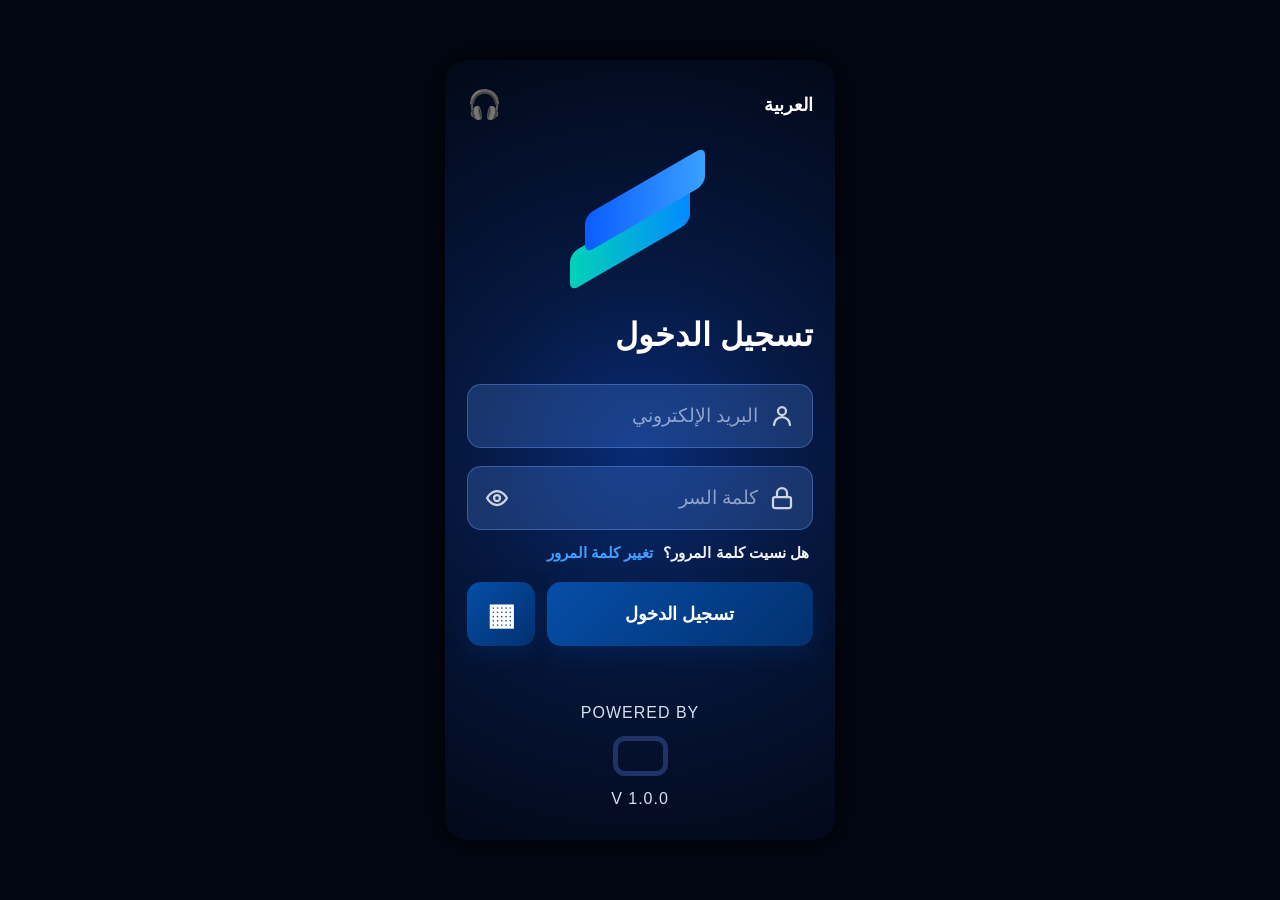
==== commit 1152eda2: "update code" ====
--- a/index.html
+++ b/index.html
@@ -190,6 +190,25 @@
       transform: scale(1.1);
     }
 
+    .forgot-password {
+      margin: -4px 4px 18px 0;
+      text-align: right;
+      font-size: 15px;
+      font-weight: bold;
+      color: #f0f3f8;
+    }
+
+    .forgot-password a {
+      color: #3fa0ff;
+      text-decoration: none;
+      margin-right: 6px;
+      transition: color 0.3s ease;
+    }
+
+    .forgot-password a:hover {
+      color: #78bdff;
+    }
+
     .buttons {
       display: flex;
       gap: 12px;
@@ -449,6 +468,11 @@
         </button>
       </div>
 
+      <div class="forgot-password">
+        <span>هل نسيت كلمة المرور؟</span>
+        <a href="#" onclick="alert('ميزة تغيير كلمة المرور قريباً'); return false;">تغيير كلمة المرور</a>
+      </div>
+
       <div class="buttons">
         <button type="button" class="qr" title="QR Code" onclick="alert('ميزة QR Code قريباً')">▦</button>
         <button type="submit" class="login">تسجيل الدخول</button>
